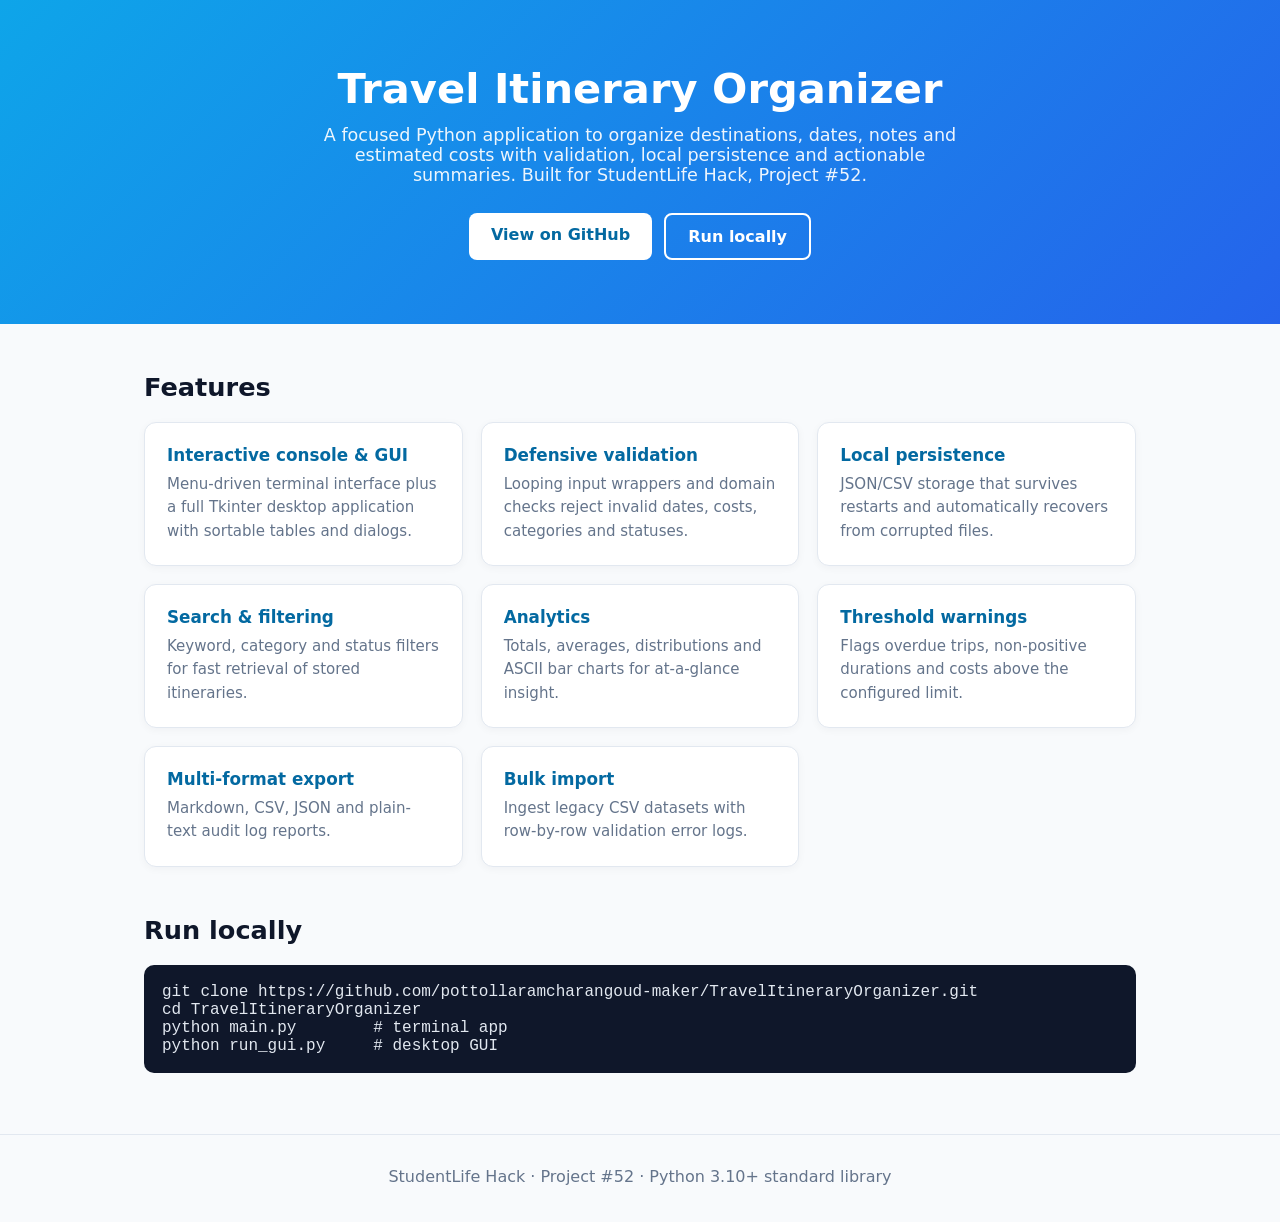
==== index.html @ 260c83cd "Add Vercel project landing page" ====
<!DOCTYPE html>
<html lang="en">
<head>
  <meta charset="UTF-8">
  <meta name="viewport" content="width=device-width, initial-scale=1.0">
  <title>Travel Itinerary Organizer</title>
  <style>
    :root { --ink:#0f172a; --muted:#64748b; --accent:#0ea5e9; --bg:#f8fafc; }
    * { box-sizing:border-box; }
    body { margin:0; font-family:Segoe UI,system-ui,-apple-system,sans-serif; background:var(--bg); color:var(--ink); }
    header { background:linear-gradient(135deg,#0ea5e9,#2563eb); color:#fff; padding:64px 24px; text-align:center; }
    header h1 { margin:0 0 12px; font-size:2.6rem; }
    header p { margin:0 auto; max-width:640px; font-size:1.1rem; opacity:.92; }
    .actions { margin-top:28px; display:flex; gap:12px; justify-content:center; flex-wrap:wrap; }
    .btn { display:inline-block; padding:12px 22px; border-radius:8px; text-decoration:none; font-weight:600; }
    .btn.primary { background:#fff; color:#0369a1; }
    .btn.ghost { background:transparent; color:#fff; border:2px solid #fff; }
    main { max-width:1040px; margin:0 auto; padding:48px 24px; }
    h2 { font-size:1.6rem; margin:0 0 20px; }
    .grid { display:grid; grid-template-columns:repeat(auto-fit,minmax(240px,1fr)); gap:18px; }
    .card { background:#fff; border:1px solid #e2e8f0; border-radius:12px; padding:22px; box-shadow:0 2px 8px rgba(15,23,42,.04); }
    .card h3 { margin:0 0 8px; font-size:1.05rem; color:#0369a1; }
    .card p { margin:0; color:var(--muted); font-size:.94rem; line-height:1.55; }
    pre { background:#0f172a; color:#e2e8f0; padding:18px; border-radius:10px; overflow-x:auto; }
    code { font-family:Consolas,monospace; }
    footer { text-align:center; color:var(--muted); padding:32px 24px; border-top:1px solid #e2e8f0; }
  </style>
</head>
<body>
  <header>
    <h1>Travel Itinerary Organizer</h1>
    <p>A focused Python application to organize destinations, dates, notes and estimated costs with validation, local persistence and actionable summaries. Built for StudentLife Hack, Project #52.</p>
    <div class="actions">
      <a class="btn primary" href="https://github.com/pottollaramcharangoud-maker/TravelItineraryOrganizer">View on GitHub</a>
      <a class="btn ghost" href="#run">Run locally</a>
    </div>
  </header>
  <main>
    <h2>Features</h2>
    <div class="grid">
      <div class="card"><h3>Interactive console &amp; GUI</h3><p>Menu-driven terminal interface plus a full Tkinter desktop application with sortable tables and dialogs.</p></div>
      <div class="card"><h3>Defensive validation</h3><p>Looping input wrappers and domain checks reject invalid dates, costs, categories and statuses.</p></div>
      <div class="card"><h3>Local persistence</h3><p>JSON/CSV storage that survives restarts and automatically recovers from corrupted files.</p></div>
      <div class="card"><h3>Search &amp; filtering</h3><p>Keyword, category and status filters for fast retrieval of stored itineraries.</p></div>
      <div class="card"><h3>Analytics</h3><p>Totals, averages, distributions and ASCII bar charts for at-a-glance insight.</p></div>
      <div class="card"><h3>Threshold warnings</h3><p>Flags overdue trips, non-positive durations and costs above the configured limit.</p></div>
      <div class="card"><h3>Multi-format export</h3><p>Markdown, CSV, JSON and plain-text audit log reports.</p></div>
      <div class="card"><h3>Bulk import</h3><p>Ingest legacy CSV datasets with row-by-row validation error logs.</p></div>
    </div>
    <h2 id="run" style="margin-top:48px">Run locally</h2>
    <pre><code>git clone https://github.com/pottollaramcharangoud-maker/TravelItineraryOrganizer.git
cd TravelItineraryOrganizer
python main.py        # terminal app
python run_gui.py     # desktop GUI</code></pre>
  </main>
  <footer>StudentLife Hack &middot; Project #52 &middot; Python 3.10+ standard library</footer>
</body>
</html>
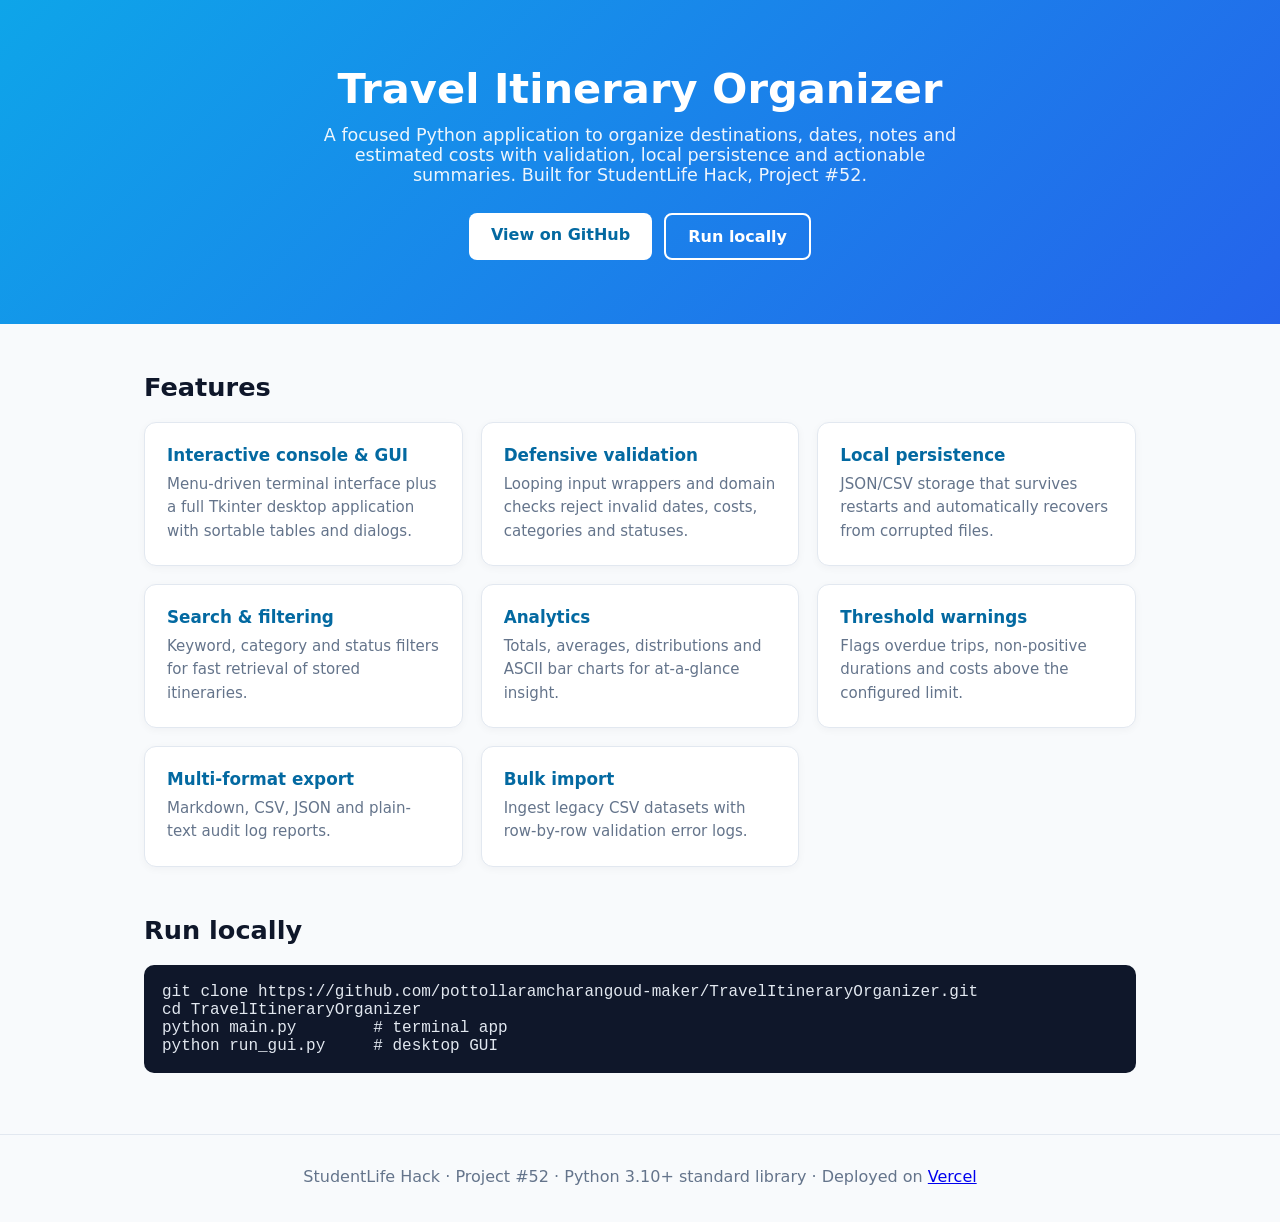
==== commit 9342b31d: "Add Vercel deployment link to footer" ====
--- a/index.html
+++ b/index.html
@@ -53,6 +53,6 @@
 python main.py        # terminal app
 python run_gui.py     # desktop GUI</code></pre>
   </main>
-  <footer>StudentLife Hack &middot; Project #52 &middot; Python 3.10+ standard library</footer>
+  <footer>StudentLife Hack &middot; Project #52 &middot; Python 3.10+ standard library &middot; Deployed on <a href="https://vercel.com/pottollaramcharangoud-maker/travel-itinerary-organizer">Vercel</a></footer>
 </body>
 </html>
